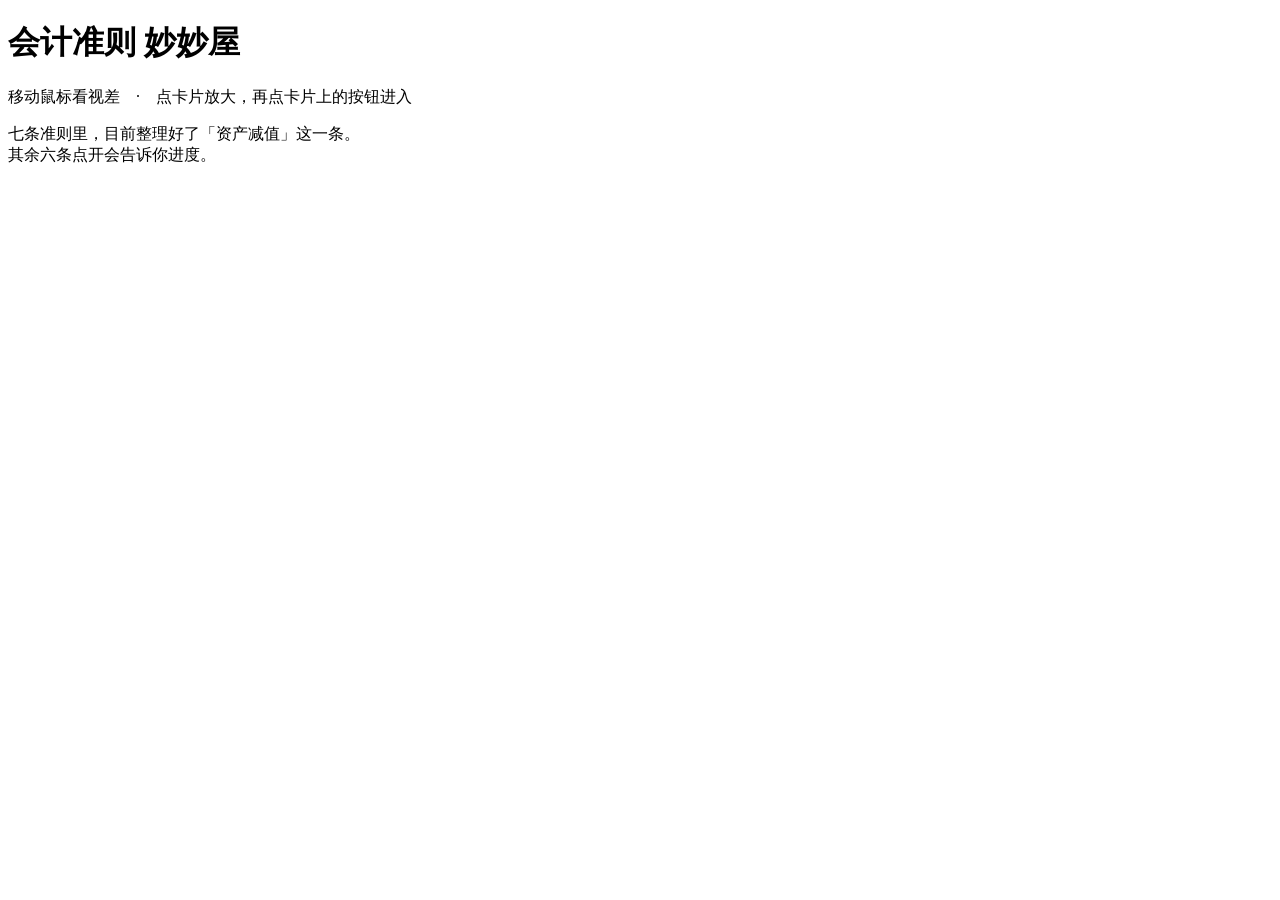
==== index.html @ 2dc31f56 "上传 index.html" ====
<!DOCTYPE html>
<html lang="zh-CN">
<head>
<meta charset="UTF-8" />
<meta name="viewport" content="width=device-width, initial-scale=1.0" />
<title>会计准则妙妙屋</title>
  <link rel="icon" href="data:image/svg+xml,%3Csvg%20xmlns%3D%27http%3A%2F%2Fwww.w3.org%2F2000%2Fsvg%27%20viewBox%3D%270%200%20100%20100%27%3E%3Crect%20width%3D%27100%27%20height%3D%27100%27%20rx%3D%2724%27%20fill%3D%27%238ED000%27%2F%3E%3Ctext%20x%3D%2750%27%20y%3D%2755%27%20font-size%3D%2764%27%20font-weight%3D%27700%27%20text-anchor%3D%27middle%27%20dominant-baseline%3D%27central%27%20font-family%3D%27Yuanti%20SC%2CPingFang%20SC%2CHiragino%20Sans%20GB%2Csans-serif%27%20fill%3D%27%230B0D10%27%3E%E5%A6%99%3C%2Ftext%3E%3C%2Fsvg%3E" />
<meta name="description" content="七条企业会计准则的整理笔记。目前「资产减值」已整理完，含 59 页研究生课程课件、案例视频和互动影游。" />
<meta property="og:type" content="website" />
<meta property="og:title" content="会计准则妙妙屋｜七条企业会计准则的整理笔记" />
<meta property="og:description" content="七条企业会计准则的整理笔记。目前「资产减值」已整理完，含 59 页研究生课程课件、案例视频和互动影游。" />
<meta property="og:locale" content="zh_CN" />
<link rel="stylesheet" href="styles.css?v=20261019t" />
<script>
/* 转场幕布：必须在首帧前决定是否铺开，否则会闪一下白屏 */
(function () {
  try {
    var raw = sessionStorage.getItem('mmw-transition');
    if (!raw) return;
    sessionStorage.removeItem('mmw-transition');
    var d = JSON.parse(raw) || {};
    var root = document.documentElement;
    if (d.fill) root.style.setProperty('--pt-fill', d.fill);
    if (d.rect) {                       /* 返回：幕布收缩回这一格 */
      root.style.setProperty('--pt-tx', d.rect.x + 'px');
      root.style.setProperty('--pt-ty', d.rect.y + 'px');
      root.style.setProperty('--pt-sx', (d.rect.w / window.innerWidth).toFixed(5));
      root.style.setProperty('--pt-sy', (d.rect.h / window.innerHeight).toFixed(5));
      root.setAttribute('data-pt-shrink', '1');
    }
    root.classList.add('is-entering');
  } catch (e) {}
})();
</script>
</head>
<body>
  <div class="pt-curtain" aria-hidden="true"></div>

  <div class="page">
    <header class="masthead">
      <h1 class="round">
        <span class="m-line">会计准则</span>
        <span class="m-line"><span class="m-mark">妙妙屋</span></span>
      </h1>
    </header>

    <main class="scene" id="scene" aria-label="准则列表">
      <div class="scene-plane bento" id="plane"></div>
    </main>
  <p class="scene-hint" id="hint">移动鼠标看视差　·　点卡片放大，再点卡片上的按钮进入</p>

    <p class="colophon">
      七条准则里，目前整理好了「资产减值」这一条。<br />
      其余六条点开会告诉你进度。
    </p>
  </div>

  <!-- 遮罩放最外层：.scene 有 perspective，会成为 position:fixed 后代的包含块 -->
  <div class="scene-veil" id="veil" hidden></div>

  <script src="common.js?v=20261019t"></script>
  <script src="app.js?v=20261019t"></script>
</body>
</html>
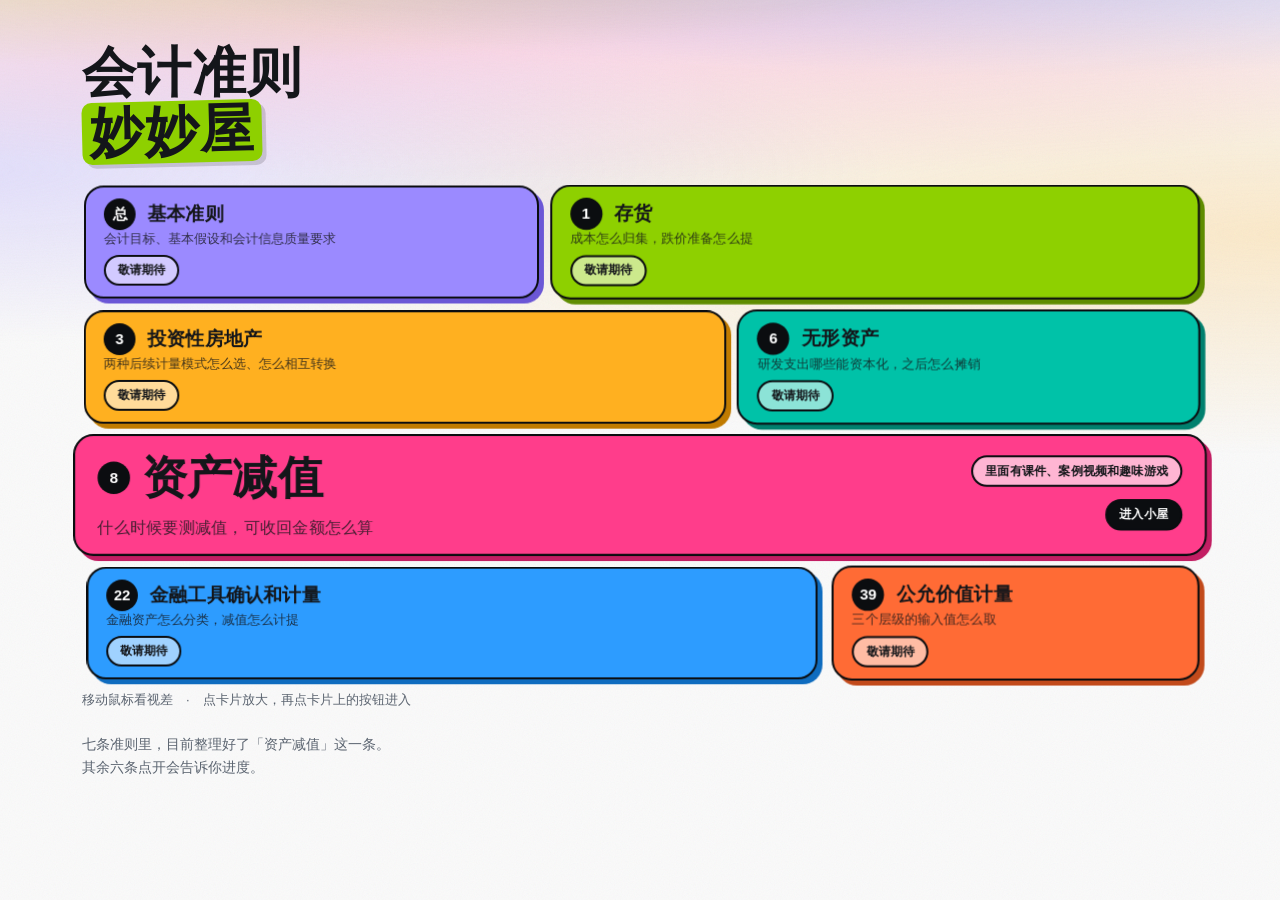
==== commit 146f2c0d: "总分合并+版本号 index.html" ====
--- a/index.html
+++ b/index.html
@@ -10,7 +10,7 @@
 <meta property="og:title" content="会计准则妙妙屋｜七条企业会计准则的整理笔记" />
 <meta property="og:description" content="七条企业会计准则的整理笔记。目前「资产减值」已整理完，含 59 页研究生课程课件、案例视频和互动影游。" />
 <meta property="og:locale" content="zh_CN" />
-<link rel="stylesheet" href="styles.css?v=20261019t" />
+<link rel="stylesheet" href="styles.css?v=20261020b" />
 <script>
 /* 转场幕布：必须在首帧前决定是否铺开，否则会闪一下白屏 */
 (function () {
@@ -58,7 +58,7 @@
   <!-- 遮罩放最外层：.scene 有 perspective，会成为 position:fixed 后代的包含块 -->
   <div class="scene-veil" id="veil" hidden></div>
 
-  <script src="common.js?v=20261019t"></script>
-  <script src="app.js?v=20261019t"></script>
+  <script src="common.js?v=20261020b"></script>
+  <script src="app.js?v=20261020b"></script>
 </body>
 </html>
--- a/styles.css
+++ b/styles.css
@@ -0,0 +1,1075 @@
+/* ============================================================
+   会计准则妙妙屋 · 多巴胺版
+   设计分析：课程材料目录页，用户是课堂上要看投影的学生和老师。
+   投影仪对比度差、观看距离远 → 「看得清」优先于「有品味」。
+
+   旋钮：DESIGN_VARIANCE 8 / MOTION_INTENSITY 7 / VISUAL_DENSITY 4
+   字体：圆体(展示层) + 苹方(数据/标签)，两族都是无衬线
+   配色：7 色相等明度同彩度，颜色即准则身份（真实导航信息）
+   ============================================================ */
+
+:root {
+  /* ---- 中性场：只用一套，不冷暖混用（§4.2） ---- */
+  --场: #FAFAFA;
+  --面: #FFFFFF;
+  --墨: #14161A;          /* 近黑，非纯黑（§9.A） */
+  --墨弱: #5B6470;
+  --描: #0B0D10;          /* 贴纸轮廓，两模式都保持深色 */
+
+  /* ---- 七个准则色：等明度等彩度，成体系 ---- */
+  --c-jb: #9B8AFF;        /* 基本准则     薰衣草 */
+  --c-ch: #8ED000;        /* 存货         青柠 */
+  --c-tz: #FFB020;        /* 投资性房地产 琥珀 */
+  --c-wx: #00C2A8;        /* 无形资产     青绿 */
+  --c-jz: #FF3D8B;        /* 资产减值     品红（唯一开门，最热） */
+  --c-jr: #2D9CFF;        /* 金融工具     天蓝 */
+  --c-gj: #FF6B35;        /* 公允价值     橘 */
+
+  /* ---- 形状（§4.4 形状锁定）：面用 20px，可点的东西一律全圆角 ---- */
+  --r: 20px;
+
+  --影偏移: 5px;
+  --ease: cubic-bezier(.16, 1, .3, 1);
+
+  --z-dialog: 40;
+  --z-transition: 90;
+
+  color-scheme: light dark;
+}
+
+* { box-sizing: border-box; }
+
+/* hidden 属性必须能压住 display:block 这类样式，
+   否则「隐藏」的元素照样占位（影游的空视频框就踩过这个坑） */
+[hidden] { display: none !important; }
+
+body {
+  margin: 0;
+  background: var(--场);
+  color: var(--墨);
+  font-family: "PingFang SC", "Hiragino Sans GB", "Microsoft YaHei",
+    -apple-system, BlinkMacSystemFont, sans-serif;
+  font-size: 16px;
+  line-height: 1.6;
+  -webkit-font-smoothing: antialiased;
+}
+
+/* 展示层字体：圆体。圆头笔画本身就是多巴胺语汇 */
+.round { font-family: "Yuanti SC", "YuanTi SC", "Hiragino Maru Gothic ProN",
+  "PingFang SC", "Microsoft YaHei", sans-serif; }
+
+.page { max-width: 1180px; margin: 0 auto; padding: 88px 32px 76px; }
+
+/* ================= 抬头 ================= */
+.masthead { margin: 0 0 52px; }
+
+.masthead h1 { margin: 0; font-weight: 700; }
+
+.m-line {
+  display: block;
+  font-size: clamp(44px, 8.2vw, 86px);
+  line-height: 1.06;
+  letter-spacing: .02em;
+  font-weight: 700;
+}
+
+/* 「妙妙屋」压在一条荧光笔痕上。
+   用「字的处理方式」做视觉，而不是给标题里某个词换个颜色（§4.1 强调规则） */
+.m-mark {
+  display: inline-block;
+  background: var(--c-ch);
+  padding: .02em .14em .08em;
+  /* 全站圆角规则：卡片 20px（--r）、交互药丸 999px、
+     这里的荧光笔痕 10px（贴合文字，比卡片更收）。
+     三种都有明确用途，不是随手写死的（§4.4 形状一致性锁） */
+  border-radius: 10px;
+  transform: rotate(-1.4deg);
+  box-shadow: 4px 4px 0 rgba(20, 22, 26, .16);
+}
+
+/* ================= 七格 bento ================= */
+/* 用 .scene-plane.bento 提高优先级：.scene-plane 里的 --cols:3 在文件后面，
+   同优先级会覆盖掉这里的 12，首页会变成 3 列（实测踩过） */
+.scene-plane.bento {
+  --cols: 12;      /* 首页七格 */
+  --gap: 16px;
+}
+
+/* 跨度按内容定：名字长、摘要长的格子就宽 */
+.span-5  { grid-column: span 5; }
+.span-7  { grid-column: span 7; }
+.span-8  { grid-column: span 8; }
+.span-6  { grid-column: span 6; }
+.span-4  { grid-column: span 4; }
+.span-12 { grid-column: span 12; }
+
+/* ---- 贴纸 ---- */
+.tile {
+  position: relative;
+  display: flex;
+  flex-direction: column;
+  gap: 10px;
+  padding: 22px 24px;
+  min-height: 148px;
+
+  font: inherit;
+  text-align: left;
+  color: #14161A;                       /* 彩底上恒用深字，两模式都过 AA */
+  background: var(--tone);
+  border: 2px solid var(--描);
+  border-radius: var(--r);
+  /* 硬边实心投影，颜色取自该格自己的深色（不是通用灰影） */
+  box-shadow: var(--影偏移) var(--影偏移) 0 var(--tone-dark);
+
+  cursor: pointer;
+  transition: transform .3s var(--ease);
+  animation: pop .42s var(--ease) backwards;
+}
+
+@keyframes pop {
+  from { opacity: 0; transform: translateY(16px) scale(.96); }
+  to   { opacity: 1; transform: none; }
+}
+
+/* 由幕布「凝」成形：从放大状态收回原位 */
+@keyframes condense {
+  from { opacity: 0; transform: scale(1.9); }
+  to   { opacity: 1; transform: none; }
+}
+
+@keyframes zoom-in {
+  from { opacity: 0; transform: scale(1.16); }
+  to   { opacity: 1; transform: none; }
+}
+
+/* §6.A 只动 transform：抬起与按压都不改 box-shadow */
+.tile:hover, .tile:focus-visible { transform: translate(-3px, -3px) scale(1.012); }
+.tile:active { transform: translate(2px, 2px) scale(.995); }
+
+.tile:focus-visible { outline: 3px solid var(--描); outline-offset: 3px; }
+
+/* 顶行：圆形号码 + 名称 */
+.tile-head { display: flex; align-items: center; gap: 12px; }
+
+.tile-no {
+  flex: none;
+  width: 44px; height: 44px;
+  display: grid; place-items: center;
+  font-size: 19px; font-weight: 700;
+  font-variant-numeric: tabular-nums;
+  color: #FFF;
+  background: var(--描);
+  border-radius: 999px;
+}
+
+.tile-name {
+  margin: 0;
+  font-size: 26px;
+  font-weight: 700;
+  letter-spacing: .01em;
+  line-height: 1.2;
+}
+
+.tile-sum {
+  margin: 0;
+  font-size: 14.5px;
+  line-height: 1.6;
+  color: rgba(20, 22, 26, .78);
+}
+
+/* 主格专用：点进去之前先告诉你里面有啥 */
+.tile-inside {
+  width: fit-content;
+  margin: 0;
+  font-size: 13.5px;
+  font-weight: 700;
+  padding: 6px 14px;
+  border-radius: 999px;
+  border: 2px solid var(--描);
+  background: rgba(255, 255, 255, .62);
+}
+
+/* 底部状态胶囊，推到最下 */
+.tile-state {
+  margin-top: auto;
+  align-self: flex-start;
+  font: inherit;                     /* 它是 <button>，默认字体会不一致 */
+  font-size: 13px;
+  font-weight: 700;
+  padding: 5px 14px;
+  border-radius: 999px;
+  border: 2px solid var(--描);
+  background: rgba(255, 255, 255, .55);
+  color: inherit;
+  /* 平时只是状态标签，不可点；卡片放大后才变成动作按钮。
+     少了这行，没放大时点药丸也会直接执行动作。 */
+  pointer-events: none;
+  transform: scale(1);
+  transform-origin: center;
+  /* 只动 transform（§6.A）。background-color 是静态状态，不需要过渡 */
+  transition: transform .25s var(--ease);
+}
+
+/* 放大后，这个药丸才变成「动作按钮」，
+   它也是放大状态下唯一「不退出」的点击目标。 */
+.slot.is-focus .tile-state {
+  pointer-events: auto;
+  cursor: pointer;
+  /* 放大后按钮要更醒目，也更好点。
+     用 scale 而不是改 padding/font-size，后两者是布局属性，
+     动它们就违反了「只动 transform 和 opacity」（§6.A）。 */
+  transform: scale(1.2);
+  transform-origin: center;
+}
+.slot.is-focus .tile-state:hover  { transform: scale(1.26); }
+.slot.is-focus .tile-state:active { transform: scale(1.12); }
+.tile-state:focus-visible { outline: 3px solid var(--描); outline-offset: 3px; }
+
+.tile-state.is-ok { background: var(--描); color: #FFF; }
+
+/* ---- 全宽主格：唯一能进的「资产减值」 ---- */
+.tile.is-feature {
+  display: grid;
+  grid-template-columns: 1fr auto;
+  align-items: center;
+  column-gap: 40px;
+  row-gap: 12px;
+  min-height: 0;
+  padding: 28px 32px;
+}
+
+.tile.is-feature .tile-main { grid-column: 1; grid-row: 1 / span 2; min-width: 0; }
+.tile.is-feature .tile-inside { grid-column: 2; grid-row: 1; justify-self: end; }
+.tile.is-feature .tile-name { font-size: clamp(30px, 3.6vw, 44px); }
+.tile.is-feature .tile-sum { font-size: 16px; max-width: 34em; margin-top: 10px; }
+.tile.is-feature .tile-state { grid-column: 2; grid-row: 2; justify-self: end; margin-top: 0; }
+
+/* ================= 页脚批注 ================= */
+.colophon {
+  margin: 40px 0 0;
+  font-size: 15px;
+  line-height: 1.85;
+  color: var(--墨弱);
+}
+
+/* ================= 详情页 ================= */
+.back {
+  display: inline-block;
+  margin-bottom: 40px;
+  padding: 9px 20px;
+  font-family: inherit;
+  font-size: 15px;
+  font-weight: 700;
+  color: var(--墨);
+  text-decoration: none;
+  background: var(--面);
+  border: 2px solid var(--描);
+  border-radius: 999px;
+  box-shadow: 3px 3px 0 var(--描);
+  transition: transform .3s var(--ease);
+}
+.back:hover { transform: translate(-2px, -2px); }
+.back:active { transform: translate(2px, 2px); }
+.back:focus-visible { outline: 3px solid var(--描); outline-offset: 3px; }
+
+.detail-head { margin-bottom: 44px; }
+
+/* 入场顺序：号码 → 标题 → 导语 → 三格，逐级落位 */
+
+.detail-head .hero-no {
+  display: inline-grid; place-items: center;
+  width: 56px; height: 56px;
+  margin-bottom: 16px;
+  font-size: 24px; font-weight: 700;
+  color: #FFF; background: var(--描);
+  border-radius: 999px;
+}
+
+.detail-head h1 {
+  margin: 0 0 16px;
+  font-size: clamp(38px, 6vw, 62px);
+  font-weight: 700;
+  letter-spacing: .01em;
+  line-height: 1.1;
+}
+
+.detail-head .lede {
+  margin: 0;
+  max-width: 30em;
+  font-size: 16.5px;
+  line-height: 1.8;
+  color: var(--墨弱);
+}
+
+
+/* ================= 敬请期待：贴纸弹窗 ================= */
+.cs { position: fixed; inset: 0; z-index: var(--z-dialog);
+  display: grid; place-items: center; padding: 24px; }
+.cs[hidden] { display: none; }
+
+.cs-mask { position: absolute; inset: 0; background: rgba(20, 22, 26, .48);
+  opacity: 0; transition: opacity .22s ease; }
+.cs.show .cs-mask { opacity: 1; }
+
+.cs-card {
+  position: relative;
+  width: min(430px, 100%);
+  padding: 30px 30px 26px;
+  background: var(--面);
+  border: 2px solid var(--描);
+  border-radius: var(--r);
+  box-shadow: 8px 8px 0 var(--tone-dark, var(--描));
+  transform: translateY(14px) scale(.95);
+  opacity: 0;
+  transition: transform .34s var(--ease), opacity .24s ease;
+}
+.cs.show .cs-card { transform: none; opacity: 1; }
+
+.cs-kicker {
+  margin: 0 0 6px;
+  font-size: 13px;
+  font-weight: 700;
+  letter-spacing: .1em;
+  color: var(--tone-dark, #5B6470);
+}
+
+.cs-title { margin: 0 0 12px; font-size: 27px; font-weight: 700; letter-spacing: .01em; }
+
+.cs-note { margin: 0 0 22px; font-size: 15px; line-height: 1.8; color: var(--墨弱); }
+
+.cs-actions { display: flex; flex-wrap: wrap; gap: 10px; }
+
+.cs-btn {
+  font: inherit;
+  font-size: 15px; font-weight: 700;
+  padding: 10px 22px;
+  color: var(--墨);
+  background: var(--面);
+  border: 2px solid var(--描);
+  border-radius: 999px;
+  cursor: pointer;
+  transition: transform .3s var(--ease);
+}
+.cs-btn:hover { transform: translate(-2px, -2px); }
+.cs-btn:active { transform: translate(2px, 2px); }
+.cs-btn:focus-visible { outline: 3px solid var(--描); outline-offset: 3px; }
+
+.cs-btn.is-primary {
+  color: #14161A;
+  background: var(--tone, #FFD23F);
+  box-shadow: 3px 3px 0 var(--tone-dark, var(--描));
+}
+
+/* ================= 页面转场 ================= */
+/* 点哪一格，就用那一格自己的颜色灌满屏幕，再展开成下一页 */
+.pt-fly { position: fixed; z-index: var(--z-transition); pointer-events: none;
+  transform-origin: 0 0; will-change: transform; }
+
+.pt-curtain { display: none; }
+
+html.is-entering .pt-curtain {
+  display: block; position: fixed; inset: 0; z-index: var(--z-transition);
+  background: var(--pt-fill, #14161A);
+  transform-origin: 0 0; will-change: transform, opacity;
+  /* 幕布纯装饰。不加这行的话，淡出期间（opacity 0 也仍然可命中）
+     会把整页的点击都吃掉，到达后约 0.9 秒内什么都点不动 */
+  pointer-events: none;
+}
+
+html.is-entering .pt-curtain.is-leaving {
+  animation: pt-veil-out .62s cubic-bezier(.16, 1, .3, 1) forwards;
+}
+
+/* 到达 = 幕布「退回」+ 新页面「落定」。
+   幕布轻微放大淡出（镜头拉远），页面从 1.05 倍收到原位（世界落定），
+   两个动作方向一致、时间重叠，接成一个连续的运动。
+   用 :not([data-pt-shrink]) 排除「返回首页」，那一路幕布要收缩到具体格子，
+   页面若同时缩放，格子位置会飘、对不准。 */
+html.is-entering:not([data-pt-shrink="1"]) .page {
+  animation: page-settle .78s cubic-bezier(.16, 1, .3, 1) both;
+}
+
+@keyframes page-settle {
+  from { opacity: 0; transform: scale(1.05); }
+  50%  { opacity: 1; }
+  to   { opacity: 1; transform: none; }
+}
+
+html.is-entering[data-pt-shrink="1"] .pt-curtain.is-leaving {
+  animation-name: pt-veil-shrink;
+  animation-duration: .48s;
+}
+
+/* 穿幕：幕布边放大边淡出，读到的是「镜头穿过这一格颜色」 */
+@keyframes pt-veil-out {
+  from { opacity: 1; transform: scale(1); }
+  to   { opacity: 0; transform: scale(1.14); }
+}
+
+@keyframes pt-veil-shrink {
+  from { opacity: 1; border-radius: 0; transform: translate(0, 0) scale(1, 1); }
+  55%  { opacity: 1; }
+  to   { opacity: 0; border-radius: var(--r);
+         transform: translate(var(--pt-tx), var(--pt-ty))
+                    scale(var(--pt-sx), var(--pt-sy)); }
+}
+
+/* ================= 小屏：§7 要求 4-10 级方差降到严格单列 ================= */
+@media (max-width: 768px) {
+  .page { padding: 48px 18px 56px; }
+  .masthead { margin-bottom: 34px; }
+
+  .bento { grid-template-columns: 1fr; }
+
+  .span-5, .span-7, .span-8, .span-6, .span-4, .span-12 { grid-column: span 1; }
+
+  .tile { min-height: 0; padding: 18px; }
+  .tile-name { font-size: 22px; }
+
+  /* 主格在小屏收回单栏 */
+  .tile.is-feature { grid-template-columns: 1fr; row-gap: 12px; padding: 20px; }
+  .tile.is-feature .tile-main { grid-column: 1; grid-row: auto; }
+  .tile.is-feature .tile-inside,
+  .tile.is-feature .tile-state { grid-column: 1; grid-row: auto; justify-self: start; }
+}
+
+/* ============================================================
+   背景：色晕 + 颗粒
+   底色平铺会显得是一块死白。加两层，但都只落在空白区，
+   中间那条主视觉（标题 + 七格）留给内容自己，不抢戏。
+
+   §6.E 规定颗粒只能挂在固定的 pointer-events:none 伪元素上，
+   不能挂在滚动容器上（会持续重绘，拖垮移动端帧率）。
+   §9.F 禁止只为「显得设计了」而画的网格线，所以不用网格底纹。
+   ============================================================ */
+body::before,
+body::after {
+  content: "";
+  position: fixed;
+  inset: 0;
+  z-index: 0;
+  pointer-events: none;      /* §6.E 硬性要求 */
+}
+
+/* 第一层：极光。
+   参考 21st.dev 的 Aurora / AuroraBackground 两个组件，
+   但它们是 React + WebGL，这里用纯 CSS 重写同样的视觉原理：
+   不是圆斑，而是几条被拉得很扁的斜向色带，叠在页面上半部。
+   色相仍然取自七个格子，所以颜色是从内容里长出来的。 */
+body::before {
+  inset: -10%;                 /* 留出漂移余量，移动时不会露边 */
+  background-image:
+    radial-gradient(118% 32% at 16% -6%,  rgba(142, 208,   0, .42), transparent 64%),
+    radial-gradient(108% 28% at 74% -2%,  rgba( 45, 156, 255, .36), transparent 62%),
+    radial-gradient(126% 30% at 44%  6%,  rgba(255,  61, 139, .28), transparent 64%),
+    radial-gradient(100% 26% at  4% 24%,  rgba(155, 138, 255, .25), transparent 62%),
+    radial-gradient(112% 32% at 92% 30%,  rgba(255, 176,  32, .22), transparent 64%);
+  animation: aurora-drift 46s ease-in-out infinite alternate;
+  will-change: transform;
+}
+
+/* 极慢的漂移：46 秒一个来回，幅度只有 1.5%，
+   读到的是「这页是活的」，而不是「有东西在动」 */
+@keyframes aurora-drift {
+  from { transform: translate3d(-1.5%, -1.0%, 0) scale(1.02); }
+  to   { transform: translate3d( 1.5%,  1.5%, 0) scale(1.06); }
+}
+
+/* 第二层：颗粒。§6.E 规定只能挂在固定的 pointer-events:none 伪元素上 */
+body::after {
+  opacity: .06;
+  background-image: url("data:image/svg+xml,%3Csvg%20xmlns%3D%27http%3A%2F%2Fwww.w3.org%2F2000%2Fsvg%27%20width%3D%27160%27%20height%3D%27160%27%3E%3Cfilter%20id%3D%27n%27%3E%3CfeTurbulence%20type%3D%27fractalNoise%27%20baseFrequency%3D%270.85%27%20numOctaves%3D%273%27%20stitchTiles%3D%27stitch%27%2F%3E%3C%2Ffilter%3E%3Crect%20width%3D%27160%27%20height%3D%27160%27%20filter%3D%27url(%23n)%27%2F%3E%3C%2Fsvg%3E");
+  background-size: 160px 160px;
+}
+
+
+.page { position: relative; z-index: 1; }
+
+/* 暗色：同一套色晕，但要提亮才看得见 */
+@media (prefers-color-scheme: dark) {
+  /* 暗色：同一组极光带，提亮才看得见 */
+  body::before {
+    background-image:
+      radial-gradient(118% 32% at 16% -6%,  rgba(142, 208,   0, .28), transparent 64%),
+      radial-gradient(108% 28% at 74% -2%,  rgba( 45, 156, 255, .28), transparent 62%),
+      radial-gradient(126% 30% at 44%  6%,  rgba(255,  61, 139, .25), transparent 64%),
+      radial-gradient(100% 26% at  4% 24%,  rgba(155, 138, 255, .22), transparent 62%),
+      radial-gradient(112% 32% at 92% 30%,  rgba(255, 176,  32, .19), transparent 64%);
+  }
+  body::after { opacity: .08; }
+}
+
+/* ================= §6.C / §8 暗色模式 ================= */
+@media (prefers-color-scheme: dark) {
+  :root {
+    --场: #14161A;
+    --面: #1E2128;
+    --墨: #F2F3F5;
+    --墨弱: #9AA3B0;
+    /* 描边仍是深色：贴纸轮廓要压在彩底上，不能跟着页面翻白 */
+    --描: #0B0D10;
+  }
+  .tile-sum { color: rgba(20, 22, 26, .80); }
+  .tile-state { background: rgba(255, 255, 255, .62); }
+}
+
+@media (prefers-reduced-motion: reduce) {
+  * { animation: none !important; transition: none !important; }
+  body::before { animation: none !important; }
+  html.is-entering .pt-curtain { display: none !important; }
+}
+
+/* ============================================================
+   互动影游
+   ============================================================ */
+.game { max-width: 940px; }
+
+.game-hud {
+  display: flex; align-items: center; gap: 12px;
+  margin-bottom: 14px;
+}
+
+.game-hud .badge {
+  display: inline-block;
+  padding: 5px 15px;
+  font-size: 14px; font-weight: 700;
+  color: #14161A;
+  background: var(--tone, #FF3D8B);
+  border: 2px solid var(--描);
+  border-radius: 999px;
+  box-shadow: 3px 3px 0 var(--描);
+}
+
+.game-step { font-size: 14px; color: var(--墨弱); }
+
+/* 分数徽章：推到最右，扣分时变红 */
+.game-hud .game-score {
+  margin-left: auto;
+  display: inline-block;
+  padding: 5px 15px;
+  font-size: 14px; font-weight: 700;
+  font-variant-numeric: tabular-nums;
+  color: #14161A;
+  background: rgba(255, 255, 255, .72);
+  border: 2px solid var(--描);
+  border-radius: 999px;
+  transition: transform .22s var(--ease), background-color .22s ease;
+}
+.game-hud .game-score.is-down { background: #FFD9E4; }
+.game-hud .game-score.is-bump { transform: scale(1.14); }
+
+.game-title {
+  margin: 0 0 22px;
+  font-size: clamp(28px, 4.4vw, 44px);
+  font-weight: 700;
+  letter-spacing: .01em;
+  line-height: 1.2;
+}
+
+/* 舞台：16:9。有视频放视频，没视频放文字 */
+.stage {
+  position: relative;
+  border: 2px solid var(--描);
+  border-radius: var(--r);
+  background: var(--面);
+  box-shadow: 7px 7px 0 var(--tone, #FF3D8B);
+  overflow: hidden;
+  margin-bottom: 22px;
+}
+
+.stage video {
+  display: block;
+  width: 100%;
+  aspect-ratio: 16 / 9;
+  background: #0B0D10;
+  object-fit: contain;
+}
+
+.stage-text {
+  padding: 30px 32px;
+  font-size: 17px;
+  line-height: 1.95;
+  white-space: pre-wrap;      /* 剧本里的换行原样保留 */
+  min-height: 200px;
+  display: flex;
+  flex-direction: column;
+  justify-content: center;
+}
+
+.stage-play {
+  position: absolute; left: 50%; top: 50%;
+  transform: translate(-50%, -50%);
+  font: inherit; font-size: 17px; font-weight: 700;
+  padding: 14px 30px;
+  color: #14161A; background: var(--tone, #FF3D8B);
+  border: 2px solid var(--描); border-radius: 999px;
+  box-shadow: 4px 4px 0 var(--描);
+  cursor: pointer;
+  transition: transform .25s var(--ease);
+}
+.stage-play:hover { transform: translate(-50%, -50%) translate(-2px, -2px); }
+.stage-play:active { transform: translate(-50%, -50%) translate(2px, 2px); }
+
+.game-prompt {
+  margin: 0 0 16px;
+  font-size: 16px; font-weight: 700;
+  color: var(--墨);
+}
+.game-prompt:empty { display: none; }
+
+/* 选项 */
+.choices { display: grid; gap: 12px; margin-bottom: 26px; }
+
+/* 视频播完后，题目逐个滑入。只动 transform 和 opacity（§6.A） */
+.choices.is-in .choice { animation: q-in .34s var(--ease) backwards; }
+.choices.is-in .choice:nth-child(2) { animation-delay: .05s; }
+.choices.is-in .choice:nth-child(3) { animation-delay: .1s; }
+.choices.is-in .choice:nth-child(4) { animation-delay: .15s; }
+@keyframes q-in {
+  from { opacity: 0; transform: translateY(10px); }
+  to   { opacity: 1; transform: none; }
+}
+
+.choice {
+  display: flex; align-items: center; gap: 14px;
+  width: 100%; text-align: left;
+  font: inherit; color: inherit;
+  padding: 16px 20px;
+  background: var(--面);
+  border: 2px solid var(--描);
+  border-radius: var(--r);
+  box-shadow: 4px 4px 0 var(--描);
+  cursor: pointer;
+  transition: transform .25s var(--ease);
+}
+.choice:hover, .choice:focus-visible { transform: translate(-3px, -3px); outline: none; }
+.choice:active { transform: translate(2px, 2px); }
+.choice:focus-visible { box-shadow: 4px 4px 0 var(--描), 0 0 0 3px var(--tone, #FF3D8B); }
+
+.choice-key {
+  flex: none;
+  width: 34px; height: 34px;
+  display: grid; place-items: center;
+  font-size: 15px; font-weight: 700; color: #FFF;
+  background: var(--描);
+  border-radius: 999px;
+}
+
+.choice-main { display: flex; flex-direction: column; gap: 3px; min-width: 0; }
+.choice-label { font-size: 18px; font-weight: 700; }
+.choice-note { font-size: 14px; color: var(--墨弱); }
+
+/* 底部小按钮 */
+.game-foot { display: flex; flex-wrap: wrap; gap: 10px; }
+
+.mini {
+  font: inherit; font-size: 14px; font-weight: 700;
+  padding: 8px 18px;
+  color: var(--墨); background: var(--面);
+  border: 2px solid var(--描); border-radius: 999px;
+  box-shadow: 3px 3px 0 var(--描);
+  cursor: pointer;
+  transition: transform .25s var(--ease);
+}
+.mini:hover { transform: translate(-2px, -2px); }
+.mini:active { transform: translate(2px, 2px); }
+.mini:focus-visible { outline: 3px solid var(--描); outline-offset: 3px; }
+
+@media (max-width: 768px) {
+  .stage-text { padding: 22px 18px; font-size: 16px; }
+  .choice { padding: 14px 16px; }
+  .choice-label { font-size: 16px; }
+}
+
+@media (prefers-reduced-motion: reduce) {
+  .choice:hover, .choice:active,
+  .mini:hover, .mini:active,
+  .stage-play:hover, .stage-play:active { transform: none; }
+}
+
+/* ============================================================
+   3D 悬浮卡片（首页七格 + 详情页三格共用）
+   §5 要求 glassmorphism 不能只用 backdrop-blur，必须加内描边和内阴影；
+   §6.A 要求只动 transform / opacity。
+
+   ★ 关键实现决定：不给 .scene-plane 开 transform-style: preserve-3d。
+     实测 preserve-3d 会让 Chrome 的命中测试失效：卡片看得见却点不到
+     （elementFromPoint 返回的是父级容器）。
+     改成每个 .slot 自带 perspective，卡片照样有纵深，父级保持平的，
+     点击就恢复正常。
+   ============================================================ */
+.scene {
+  perspective: 1500px;
+  perspective-origin: 50% 40%;
+  margin-bottom: 18px;
+}
+
+.scene-plane {
+  --cols: 3;          /* 详情页三格 */
+  --gap: 26px;
+  display: grid;
+  /* 必须用 minmax(0,1fr)：1fr 实为 minmax(auto,1fr)，auto 最小值会被内容
+     撑开，列宽会变得参差不齐（实测 12 列被撑成 210/210/210/0/0/0/0/9.8/47…）*/
+  grid-template-columns: repeat(var(--cols), minmax(0, 1fr));
+  gap: var(--gap);
+  will-change: transform;
+}
+
+/* 放大时场景要「转正」，给它一个过渡，别硬跳 */
+.scene.is-focused .scene-plane { transition: transform .5s var(--ease); }
+
+/* slot：给卡片提供透视，并承担深度位移（JS 写入） */
+.slot {
+  perspective: 900px;
+  perspective-origin: 50% 50%;
+  transition: transform .5s var(--ease), opacity .45s ease;
+}
+
+/* 只有详情页的格子持续漂浮。首页是 7 格内容网格，
+   七张卡一起飘既费电又干扰阅读（§5 动效必须有理由）。 */
+.scene.is-floating .slot {
+  animation: bob3d 9s ease-in-out infinite;
+  animation-delay: var(--fd, 0s);
+}
+
+@keyframes bob3d {
+  0%, 100% { transform: translateY(0); }
+  50%      { transform: translateY(-9px); }
+}
+
+/* 变暗：放在卡片自己身上，并关掉 backdrop-filter。
+   祖先 opacity<1 时 backdrop-filter 会采样到空的离屏缓冲，
+   卡片会糊成一条灰带（实测踩过）。 */
+.slot.is-dim .card3d {
+  opacity: .3;
+  backdrop-filter: none;
+  -webkit-backdrop-filter: none;
+  pointer-events: none;
+}
+
+/* ---- 3D 摆位：两页共用 ---- */
+.card3d {
+  width: 100%;
+  transform: translate3d(0, var(--ty, 0px), var(--z, 0px))
+             rotateY(var(--ry, 0deg)) rotateX(var(--rx, 0deg));
+  transition: transform .62s var(--ease);
+  cursor: pointer;
+}
+
+.card3d {
+  /* 悬停的力度按页面给：首页是 12 列宽窄不一的格子，
+     整行的「资产减值」若也放大 10% 会胀出 100 多像素、盖住邻卡，
+     所以首页克制、详情页三张小卡才放得开。 */
+  --hover-z: 12px;
+  --hover-scale: 1.012;
+}
+
+.card3d:hover {
+  position: relative;
+  z-index: 2;                      /* 抬起来的那张要压在邻卡之上 */
+  /* 抬高 + 沿 Z 推近 + 额外缩放。沿 Z 推近本身也会放大
+     （透视 900/(900-Z)），三者叠起来才有明显手感。 */
+  transform: translate3d(0, calc(var(--ty, 0px) + var(--lift, -8px)),
+                            calc(var(--z, 0px) + var(--hover-z)))
+             rotateY(var(--ry, 0deg)) rotateX(var(--rx, 0deg)) scale(var(--hover-scale));
+}
+.card3d:active {
+  transform: translate3d(0, calc(var(--ty, 0px) + 3px), calc(var(--z, 0px) - 12px))
+             rotateY(var(--ry, 0deg)) rotateX(var(--rx, 0deg)) scale(0.99);
+}
+
+/* 悬停时整张卡提亮一层，让反馈一眼可见。
+   只用 opacity（§6.A）；白色叠层在内容之下，字不会被冲淡。 */
+.card3d::before {
+  content: '';
+  position: absolute;
+  inset: 0;
+  border-radius: inherit;
+  background: #FFF;
+  opacity: 0;
+  pointer-events: none;
+  transition: opacity .22s ease;
+}
+.card3d:hover::before { opacity: .13; }
+
+/* 详情页只有三张小卡，空间富裕，悬停可以放开做 */
+.card3d--glass { --hover-z: 40px; --hover-scale: 1.05; }
+
+/* 玻璃卡再亮一点，透光感更强 */
+.card3d--glass:hover::before { opacity: .18; }
+.card3d:focus-visible { outline: 3px solid var(--描); outline-offset: 4px; }
+
+/* 放大：默认推到最前。JS 会写更精确的内联 transform（含居中位移），内联优先 */
+.slot.is-focus { position: relative; z-index: 3; }
+.slot.is-focus .card3d {
+  transform: translate3d(0, 0, 330px) rotateY(0deg) rotateX(0deg) scale(1.03);
+}
+
+/* ---- 玻璃外观：只有详情页三格用 ---- */
+.card3d--glass {
+  min-height: 190px;
+  display: flex;
+  flex-direction: column;
+  gap: 10px;
+  padding: 22px 24px;
+
+  font: inherit;
+  text-align: left;
+  color: #14161A;
+  animation: none;            /* 不继承 .tile 的 pop，入场由「页面落定」统一负责 */
+
+  background:
+    linear-gradient(148deg,
+      rgba(255, 255, 255, .46) 0%,
+      rgba(255, 255, 255, .06) 44%,
+      rgba(255, 255, 255, .26) 100%),
+    var(--tone-glass);
+  backdrop-filter: blur(16px) saturate(150%);
+  -webkit-backdrop-filter: blur(16px) saturate(150%);
+  border: 2px solid var(--描);
+  border-radius: var(--r);
+
+  box-shadow:
+    inset 0 1px 0 rgba(255, 255, 255, .68),
+    inset 0 -1px 0 rgba(255, 255, 255, .22),
+    7px 7px 0 var(--tone-dark);
+}
+
+/* 操作提示。放大时必须淡出，否则会和放大的卡片叠在一起 */
+.scene-hint {
+  margin: 0 0 34px;
+  font-size: 14px;
+  color: var(--墨弱);
+  transition: opacity .3s ease;
+}
+.scene-hint.is-hidden { opacity: 0; }
+
+/* 触摸设备上动作按钮必须够大：手指按 35px 很容易点空，
+   而点空就退出界面了（动作按钮是手机上唯一的入口）。
+   44px 是通行下限。 */
+@media (hover: none), (max-width: 768px) {
+  .slot.is-focus .tile-state {
+    min-height: 44px;
+    display: inline-flex;
+    align-items: center;
+    padding: 0 22px;
+  }
+}
+
+/* ============================================================
+   矮窗口紧凑模式（投影仪 / 笔记本）
+   实测 1280×720 时原版只能完整看到 4/7 张卡，
+   而小组汇报多半在这种投影仪上放，七条准则看不全是硬伤。
+   只在「宽够 + 高不够」时启用，大屏保持原来的呼吸感。
+   ============================================================ */
+@media (min-width: 769px) and (max-height: 1020px) {
+  .page { padding-top: 44px; padding-bottom: 44px; }
+  .masthead { margin-bottom: 22px; }
+  .m-line { font-size: clamp(32px, 4.2vw, 54px); }
+
+  .scene { margin-bottom: 10px; }
+  .scene-plane.bento { --gap: 11px; }
+
+  .tile { padding: 11px 18px; gap: 6px; min-height: 0; }
+  .tile-no { width: 32px; height: 32px; font-size: 15px; }
+  .tile-name { font-size: 19px; }
+  .tile-sum { font-size: 13px; line-height: 1.45; }
+  .tile-state { font-size: 12px; padding: 4px 12px; }
+  .tile-inside { font-size: 12px; padding: 4px 12px; }
+  .tile.is-feature { padding: 15px 22px; column-gap: 26px; row-gap: 8px; }
+
+  .scene-hint { font-size: 13px; margin-bottom: 16px; }
+  .colophon { margin-top: 22px; font-size: 14px; line-height: 1.6; }
+}
+
+/* ---- 小屏 / 触屏：退回严格单列，不做 3D（§7 移动端覆盖）---- */
+@media (max-width: 768px), (hover: none) {
+  .scene { perspective: none; }
+  .scene-plane { grid-template-columns: 1fr; gap: 16px; transform: none !important; }
+  .slot { perspective: none; animation: none; }
+  .slot.is-dim { opacity: 1; }
+  .card3d { transform: none !important; min-height: 0; }
+  .slot.is-focus .card3d { transform: none !important; }
+  .scene-hint { display: none; }
+  .scene-veil { display: none; }
+}
+
+/* ---- §6.B 减弱动效：停掉漂浮和视差 ---- */
+@media (prefers-reduced-motion: reduce) {
+  .slot { animation: none !important; }
+  .scene-plane { transform: none !important; }
+  .slot, .card3d { transition: none !important; }
+  .card3d:hover, .card3d:active { transform: none !important; }
+}
+
+/* ---- §5 要求：不支持透明时给实心回退 ---- */
+@media (prefers-reduced-transparency: reduce) {
+  .card3d {
+    background: var(--tone);
+    backdrop-filter: none;
+    -webkit-backdrop-filter: none;
+    box-shadow:
+      inset 0 1px 0 rgba(255, 255, 255, .5),
+      7px 7px 0 var(--tone-dark);
+  }
+}
+
+/* ---- 暗色：场更暗，玻璃若还是同样透明度，深字对比度会掉，
+        所以把填充提到更实（下面实测验证过）---- */
+@media (prefers-color-scheme: dark) {
+  .card3d {
+    background:
+      linear-gradient(148deg,
+        rgba(255, 255, 255, .22) 0%,
+        rgba(255, 255, 255, .03) 44%,
+        rgba(255, 255, 255, .12) 100%),
+      var(--tone-solid);
+  }
+}
+
+/* ── 剧情简介（视频播完后出现） ── */
+.game-summary {
+  margin: 0 0 18px;
+  padding: 16px 20px;
+  border-left: 3px solid var(--accent, #2D9CFF);
+  background: #F2F5F9;
+  border-radius: 0 10px 10px 0;
+  font-size: 15px;
+  line-height: 1.85;
+  color: #2B3441;
+}
+.game-summary[hidden] { display: none; }
+
+/* ── 视频压矮，保证简介和选项一屏可见 ── */
+.game-stage video,
+#video {
+  max-height: 46vh;          /* 原本接近满屏，压到不到半屏 */
+  width: 100%;
+  object-fit: contain;
+  background: #0B1220;
+}
+.game-summary {
+  scroll-margin-top: 90px;   /* 自动滚动时留出顶部导航的高度 */
+}
+
+/* ── 开场页（前情提要） ── */
+.game-intro { max-width: 760px; margin: 24px auto 48px; }
+.intro-kicker { font-size: 12px; letter-spacing: .14em; color: #6B7683; margin: 0 0 10px; text-transform: uppercase; }
+.intro-title { font-size: 34px; line-height: 1.25; margin: 0 0 22px; color: #101418; }
+.intro-body { font-size: 15.5px; line-height: 1.95; color: #2B3441; }
+.intro-body p { margin: 0 0 15px; }
+.intro-body ul { margin: 0 0 16px; padding-left: 20px; }
+.intro-body li { margin: 0 0 7px; }
+.intro-body strong { color: #0F6CBF; font-weight: 700; }
+.intro-hint { font-size: 13.5px; color: #7A8592; padding: 12px 16px; background: #F2F5F9; border-radius: 8px; }
+.intro-start {
+  margin: 26px 0 0; padding: 15px 52px; font-size: 17px; font-weight: 700;
+  color: #FFFFFF; background: #101418; border: 0; border-radius: 999px; cursor: pointer;
+  transition: transform .16s ease, background .16s ease;
+}
+.intro-start:hover { transform: translateY(-2px); background: #0F6CBF; }
+.game-intro[hidden] { display: none; }
+
+/* ── 开场页期间藏掉游戏本体 ── */
+.page.game.is-intro .game-hud,
+.page.game.is-intro .game-title,
+.page.game.is-intro .stage,
+.page.game.is-intro #summary,
+.page.game.is-intro #prompt,
+.page.game.is-intro #choices {
+  display: none !important;
+}
+
+/* ── 得分反馈 toast ── */
+.score-toast {
+  position: fixed; left: 50%; top: 12%; transform: translate(-50%, -8px);
+  padding: 14px 30px; border-radius: 999px;
+  font-size: 26px; font-weight: 800; letter-spacing: .02em;
+  color: #FFFFFF; background: #101418;
+  box-shadow: 0 14px 40px rgba(16, 20, 24, .28);
+  opacity: 0; pointer-events: none; z-index: 99;
+  transition: opacity .22s ease, transform .22s ease;
+}
+.score-toast.is-up   { background: #0B7A3B; }
+.score-toast.is-mid  { background: #0F6CBF; }
+.score-toast.is-down { background: #C21E63; }
+.score-toast.is-on   { opacity: 1; transform: translate(-50%, 0); }
+.score-toast small   { display: block; font-size: 13px; font-weight: 500; opacity: .82; margin-top: 3px; }
+
+/* ── 影游道具栏 ── */
+.game-bag { display: flex; align-items: center; gap: 12px; margin: 0 0 16px; }
+.bag-item {
+  display: flex; align-items: center; gap: 10px; padding: 9px 18px 9px 12px;
+  border-radius: 999px; border: 2px solid var(--ink, #101418); background: #fff;
+  cursor: pointer; font-family: inherit; box-shadow: 3px 3px 0 var(--ink, #101418);
+  transition: transform .15s ease, box-shadow .15s ease;
+}
+.bag-item:hover { transform: translate(-1px, -1px); box-shadow: 4px 4px 0 var(--ink, #101418); }
+.bag-item svg { width: 22px; height: 20px; fill: #C21E63; }
+.bag-item span { font-size: 14px; font-weight: 800; color: #101418; }
+.bag-item small { font-size: 12px; color: #6B7683; }
+.bag-item:disabled { opacity: .38; cursor: not-allowed; box-shadow: none; transform: none; }
+.bag-used { font-size: 12.5px; color: #6B7683; }
+.game-bag[hidden] { display: none; }
+
+/* ── 结局回顾 ── */
+.review { max-width: 780px; margin: 40px auto 0; }
+.rv-title { font-size: 22px; margin: 0 0 10px; color: #101418; }
+.rv-stat { font-size: 14px; color: #6B7683; margin: 0 0 24px; }
+.rv-stat strong { color: #101418; font-size: 17px; }
+.rv-item {
+  padding: 16px 20px; border-radius: 14px; background: #fff; margin: 0 0 12px;
+  border-left: 3px solid #E3E8EE; border: 1px solid #EDF1F5; border-left-width: 3px;
+}
+.rv-item.ok  { border-left-color: #0B7A3B; }
+.rv-item.mid { border-left-color: #0F6CBF; }
+.rv-item.bad { border-left-color: #C21E63; }
+.rv-no { font-size: 12.5px; color: #6B7683; margin: 0 0 8px; display: flex; align-items: center; gap: 10px; }
+.rv-tag { margin-left: auto; padding: 2px 10px; border-radius: 999px; font-size: 11.5px; font-weight: 700; }
+.rv-item.ok  .rv-tag { background: #E9F7EF; color: #0B7A3B; }
+.rv-item.mid .rv-tag { background: #EAF1FA; color: #0F6CBF; }
+.rv-item.bad .rv-tag { background: #FCEBF2; color: #C21E63; }
+.rv-q { font-size: 14px; color: #2B3441; margin: 0 0 8px; font-weight: 600; }
+.rv-a { font-size: 14px; color: #101418; margin: 0 0 10px; line-height: 1.6; }
+.rv-e { font-size: 13.5px; color: #4A5563; margin: 0; line-height: 1.8; padding-top: 10px; border-top: 1px dashed #EDF1F5; }
+.rv-e b { color: #0F6CBF; margin-right: 6px; }
+.review[hidden] { display: none; }
+
+/* ── 答题计时器 ── */
+.game-timer {
+  padding: 6px 16px; border-radius: 999px; font-size: 14px; font-weight: 800;
+  background: #F2F5F9; color: #2B3441; border: 2px solid transparent;
+  font-variant-numeric: tabular-nums; transition: all .2s ease;
+}
+.game-timer.warn  { background: #FFF4E5; color: #B25E00; border-color: #F0C07A; }
+.game-timer.danger{ background: #FCEBF2; color: #C21E63; border-color: #E9A7C4; animation: tpulse .9s ease-in-out infinite; }
+.game-timer[hidden] { display: none; }
+@keyframes tpulse { 0%,100%{transform:scale(1)} 50%{transform:scale(1.06)} }
+.rv-time { font-size: 12.5px; color: #8A93A0; margin-left: 6px; }
+
+/* 操作按钮条：始终在视频上方，不被挤走 */
+.game-actions {
+  display: flex; gap: 10px; flex-wrap: wrap;
+  margin: 0 0 14px;
+}
+
+/* 操作按钮条：视频下方 */
+.game-actions { display: flex; gap: 10px; flex-wrap: wrap; margin: 14px 0 0; }
+.game-actions[hidden] { display: none; }
+.game-foot { margin: 22px 0 0; }
+.game-foot[hidden] { display: none; }
+
+/* 提交失败提示 */
+.submit-fail {
+  max-width: 780px; margin: 20px auto 0; padding: 18px 22px; border-radius: 14px;
+  background: #FFF4E5; border-left: 4px solid #B25E00; color: #5C3A00;
+  font-size: 14.5px; line-height: 1.8;
+}
+.submit-fail b { font-size: 16px; color: #B25E00; display: block; margin-bottom: 8px; }
+.submit-fail p { margin: 6px 0; }
+.submit-fail code {
+  display: block; margin: 10px 0; padding: 12px 16px; background: #fff;
+  border-radius: 10px; font-size: 19px; font-weight: 700; color: #101418;
+  letter-spacing: .04em; text-align: center;
+}
+.submit-fail .sf-tip { font-size: 12.5px; color: #8A6A3A; margin-top: 10px; }
